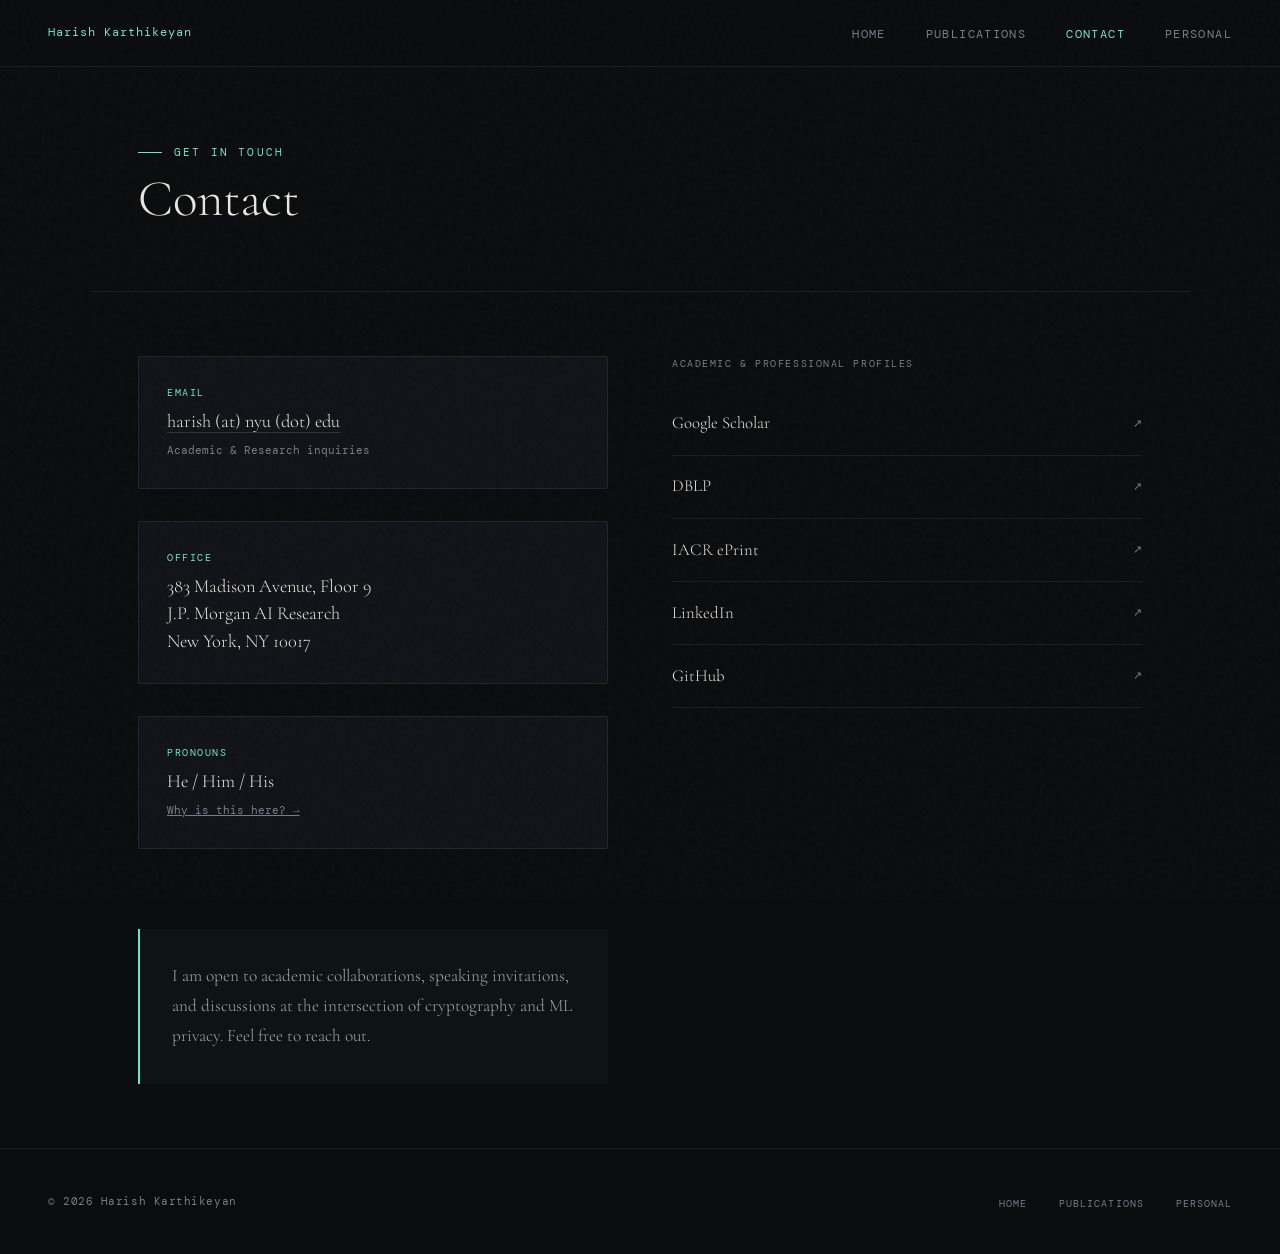
==== contact.html @ 293be35b "Add files via upload" ====
<!DOCTYPE html>
<html lang="en">
<head>
  <meta charset="UTF-8" />
  <meta name="viewport" content="width=device-width, initial-scale=1.0" />
  <title>Contact — Harish Karthikeyan</title>
  <link rel="stylesheet" href="style.css" />
  <style>
    .contact-grid {
      display: grid;
      grid-template-columns: 1fr 1fr;
      gap: 4rem;
      align-items: start;
    }

    .contact-block { display: flex; flex-direction: column; gap: 2rem; }

    .contact-item {
      display: flex;
      flex-direction: column;
      gap: 0.4rem;
      padding: 1.75rem;
      background: var(--surface);
      border: 1px solid var(--border);
      border-radius: 2px;
      transition: border-color 0.2s;
    }

    .contact-item:hover { border-color: rgba(110,231,196,0.25); }

    .contact-item-label {
      font-family: var(--mono);
      font-size: 0.65rem;
      letter-spacing: 0.15em;
      text-transform: uppercase;
      color: var(--accent);
    }

    .contact-item-value {
      font-family: var(--serif);
      font-size: 1.15rem;
      font-weight: 300;
      color: var(--text);
      line-height: 1.5;
    }

    .contact-item-value a {
      color: inherit;
      text-decoration: none;
      border-bottom: 1px solid rgba(232,230,223,0.15);
      transition: color 0.2s, border-color 0.2s;
    }

    .contact-item-value a:hover { color: var(--accent); border-color: var(--accent); }

    .contact-item-sub {
      font-family: var(--mono);
      font-size: 0.68rem;
      color: var(--muted);
    }

    /* Profiles side */
    .profiles-header {
      font-family: var(--mono);
      font-size: 0.65rem;
      letter-spacing: 0.15em;
      text-transform: uppercase;
      color: var(--muted);
      margin-bottom: 1.25rem;
    }

    .profile-list { display: flex; flex-direction: column; gap: 0; }

    .profile-item {
      display: flex;
      align-items: center;
      justify-content: space-between;
      padding: 1.1rem 0;
      border-bottom: 1px solid var(--border);
      text-decoration: none;
      transition: padding-left 0.2s;
    }

    .profile-item:hover { padding-left: 0.5rem; }

    .profile-name {
      font-family: var(--serif);
      font-size: 1.05rem;
      font-weight: 300;
      color: var(--text);
    }

    .profile-arrow {
      font-family: var(--mono);
      font-size: 0.7rem;
      color: var(--muted);
      transition: color 0.2s;
    }

    .profile-item:hover .profile-arrow { color: var(--accent); }

    .collab-note {
      margin-top: 3rem;
      padding: 2rem;
      border-left: 2px solid var(--accent);
      background: rgba(110,231,196,0.04);
    }

    .collab-note p {
      font-family: var(--serif);
      font-size: 1.08rem;
      font-weight: 300;
      color: rgba(232,230,223,0.7);
      line-height: 1.75;
    }

    @media (max-width: 800px) {
      .contact-grid { grid-template-columns: 1fr; gap: 2.5rem; }
    }
  </style>
</head>
<body>

<nav>
  <a href="index.html" class="nav-logo">Harish Karthikeyan</a>
  <ul class="nav-links">
    <li><a href="index.html">Home</a></li>
    <li><a href="publications.html">Publications</a></li>
    <li><a href="contact.html" class="active">Contact</a></li>
    <li><a href="personal.html">Personal</a></li>
  </ul>
</nav>

<div class="page-header fade-up fade-up-1">
  <p class="page-eyebrow">Get In Touch</p>
  <h1>Contact</h1>
</div>

<div class="section fade-up fade-up-2">
  <div class="contact-grid">

    <div class="contact-block">
      <div class="contact-item">
        <span class="contact-item-label">Email</span>
        <span class="contact-item-value">
          <a href="mailto:harish@nyu.edu">harish (at) nyu (dot) edu</a>
        </span>
        <span class="contact-item-sub">Academic &amp; Research inquiries</span>
      </div>

      <div class="contact-item">
        <span class="contact-item-label">Office</span>
        <span class="contact-item-value">
          383 Madison Avenue, Floor 9<br />
          J.P. Morgan AI Research<br />
          New York, NY 10017
        </span>
      </div>

      <div class="contact-item">
        <span class="contact-item-label">Pronouns</span>
        <span class="contact-item-value">He / Him / His</span>
        <span class="contact-item-sub"><a href="https://www.mypronouns.org" target="_blank" style="color:var(--muted);border-bottom:1px solid transparent;">Why is this here? →</a></span>
      </div>

      <div class="collab-note">
        <p>I am open to academic collaborations, speaking invitations, and discussions at the intersection of cryptography and ML privacy. Feel free to reach out.</p>
      </div>
    </div>

    <div>
      <p class="profiles-header">Academic &amp; Professional Profiles</p>
      <div class="profile-list">
        <a href="https://scholar.google.com" target="_blank" class="profile-item">
          <span class="profile-name">Google Scholar</span>
          <span class="profile-arrow">↗</span>
        </a>
        <a href="https://dblp.org" target="_blank" class="profile-item">
          <span class="profile-name">DBLP</span>
          <span class="profile-arrow">↗</span>
        </a>
        <a href="https://eprint.iacr.org" target="_blank" class="profile-item">
          <span class="profile-name">IACR ePrint</span>
          <span class="profile-arrow">↗</span>
        </a>
        <a href="https://linkedin.com/in/kharish" target="_blank" class="profile-item">
          <span class="profile-name">LinkedIn</span>
          <span class="profile-arrow">↗</span>
        </a>
        <a href="https://github.com" target="_blank" class="profile-item">
          <span class="profile-name">GitHub</span>
          <span class="profile-arrow">↗</span>
        </a>
      </div>
    </div>

  </div>
</div>

<footer>
  <p class="footer-text">&copy; 2026 Harish Karthikeyan</p>
  <ul class="footer-links">
    <li><a href="index.html">Home</a></li>
    <li><a href="publications.html">Publications</a></li>
    <li><a href="personal.html">Personal</a></li>
  </ul>
</footer>

</body>
</html>
---- style.css ----
@import url('https://fonts.googleapis.com/css2?family=Cormorant+Garamond:ital,wght@0,300;0,400;0,600;1,300;1,400&family=DM+Mono:wght@300;400&family=Syne:wght@400;600;700;800&display=swap');

:root {
  --bg: #0b0c0e;
  --surface: #111318;
  --surface2: #181c24;
  --border: rgba(255,255,255,0.07);
  --accent: #6ee7c4;
  --accent2: #a78bfa;
  --text: #e8e6df;
  --muted: #7a7d8a;
  --mono: 'DM Mono', monospace;
  --serif: 'Cormorant Garamond', serif;
  --sans: 'Syne', sans-serif;
  --max: 1100px;
}

*, *::before, *::after { box-sizing: border-box; margin: 0; padding: 0; }
html { scroll-behavior: smooth; }

body {
  background: var(--bg);
  color: var(--text);
  font-family: var(--sans);
  font-size: 16px;
  line-height: 1.6;
  overflow-x: hidden;
}

body::before {
  content: '';
  position: fixed; inset: 0;
  background-image: url("data:image/svg+xml,%3Csvg viewBox='0 0 256 256' xmlns='http://www.w3.org/2000/svg'%3E%3Cfilter id='n'%3E%3CfeTurbulence type='fractalNoise' baseFrequency='0.9' numOctaves='4' stitchTiles='stitch'/%3E%3C/filter%3E%3Crect width='100%25' height='100%25' filter='url(%23n)' opacity='1'/%3E%3C/svg%3E");
  opacity: 0.025;
  pointer-events: none;
  z-index: 999;
}

/* ── NAV ── */
nav {
  position: fixed; top: 0; left: 0; right: 0;
  z-index: 100;
  display: flex; align-items: center; justify-content: space-between;
  padding: 1.25rem 3rem;
  background: rgba(11,12,14,0.88);
  backdrop-filter: blur(16px);
  border-bottom: 1px solid var(--border);
}

.nav-logo {
  font-family: var(--mono);
  font-size: 0.78rem;
  color: var(--accent);
  letter-spacing: 0.08em;
  text-decoration: none;
}

.nav-links {
  display: flex; gap: 2.5rem; list-style: none;
}

.nav-links a {
  font-family: var(--mono);
  font-size: 0.72rem;
  letter-spacing: 0.12em;
  text-transform: uppercase;
  color: var(--muted);
  text-decoration: none;
  transition: color 0.2s;
}

.nav-links a:hover,
.nav-links a.active { color: var(--text); }

.nav-links a.active {
  color: var(--accent);
}

/* ── PAGE HEADER ── */
.page-header {
  padding: 9rem 3rem 4rem;
  max-width: var(--max);
  margin: 0 auto;
  border-bottom: 1px solid var(--border);
}

.page-eyebrow {
  font-family: var(--mono);
  font-size: 0.68rem;
  letter-spacing: 0.2em;
  text-transform: uppercase;
  color: var(--accent);
  margin-bottom: 0.75rem;
  display: flex; align-items: center; gap: 0.75rem;
}

.page-eyebrow::before {
  content: '';
  display: inline-block; width: 1.5rem; height: 1px;
  background: var(--accent);
}

.page-header h1 {
  font-family: var(--serif);
  font-weight: 300;
  font-size: clamp(2.5rem, 4vw, 4.5rem);
  line-height: 1.05;
}

/* ── SECTION ── */
.section {
  padding: 4rem 3rem;
  max-width: var(--max);
  margin: 0 auto;
}

.section + .section { border-top: 1px solid var(--border); }

.section-label {
  font-family: var(--mono);
  font-size: 0.68rem;
  letter-spacing: 0.2em;
  text-transform: uppercase;
  color: var(--accent);
  margin-bottom: 0.75rem;
  display: flex; align-items: center; gap: 0.75rem;
}

.section-label::before {
  content: '';
  display: inline-block; width: 1.5rem; height: 1px;
  background: var(--accent);
}

h2 {
  font-family: var(--serif);
  font-weight: 300;
  font-size: clamp(1.8rem, 3vw, 2.8rem);
  line-height: 1.1;
  margin-bottom: 2.5rem;
}

/* ── BUTTONS ── */
.btn {
  display: inline-flex; align-items: center; gap: 0.5rem;
  padding: 0.65rem 1.5rem;
  font-family: var(--mono);
  font-size: 0.68rem;
  letter-spacing: 0.12em;
  text-transform: uppercase;
  text-decoration: none;
  border-radius: 2px;
  transition: all 0.2s;
  cursor: pointer;
}

.btn-primary {
  background: var(--accent);
  color: var(--bg);
  border: 1px solid var(--accent);
}

.btn-primary:hover {
  background: transparent;
  color: var(--accent);
}

.btn-ghost {
  background: transparent;
  color: var(--muted);
  border: 1px solid var(--border);
}

.btn-ghost:hover { border-color: var(--text); color: var(--text); }

/* ── FOOTER ── */
footer {
  border-top: 1px solid var(--border);
  padding: 2.5rem 3rem;
  display: flex; justify-content: space-between; align-items: center;
  max-width: 100%;
}

.footer-text {
  font-family: var(--mono);
  font-size: 0.68rem;
  color: var(--muted);
  letter-spacing: 0.05em;
}

.footer-links {
  display: flex; gap: 2rem; list-style: none;
}

.footer-links a {
  font-family: var(--mono);
  font-size: 0.65rem;
  letter-spacing: 0.1em;
  text-transform: uppercase;
  color: var(--muted);
  text-decoration: none;
  transition: color 0.2s;
}

.footer-links a:hover { color: var(--text); }

/* ── ANIMATIONS ── */
@keyframes fadeUp {
  from { opacity: 0; transform: translateY(18px); }
  to   { opacity: 1; transform: translateY(0); }
}

.fade-up {
  animation: fadeUp 0.65s ease forwards;
  opacity: 0;
}

.fade-up-1 { animation-delay: 0.1s; }
.fade-up-2 { animation-delay: 0.2s; }
.fade-up-3 { animation-delay: 0.3s; }
.fade-up-4 { animation-delay: 0.4s; }

/* ── RESPONSIVE ── */
@media (max-width: 860px) {
  nav { padding: 1rem 1.5rem; }
  .nav-links { gap: 1.25rem; }
  .page-header, .section { padding-left: 1.5rem; padding-right: 1.5rem; }
  footer { flex-direction: column; gap: 1.25rem; text-align: center; }
}

@media (max-width: 600px) {
  .nav-links { gap: 0.85rem; }
  .nav-links a { font-size: 0.62rem; }
}
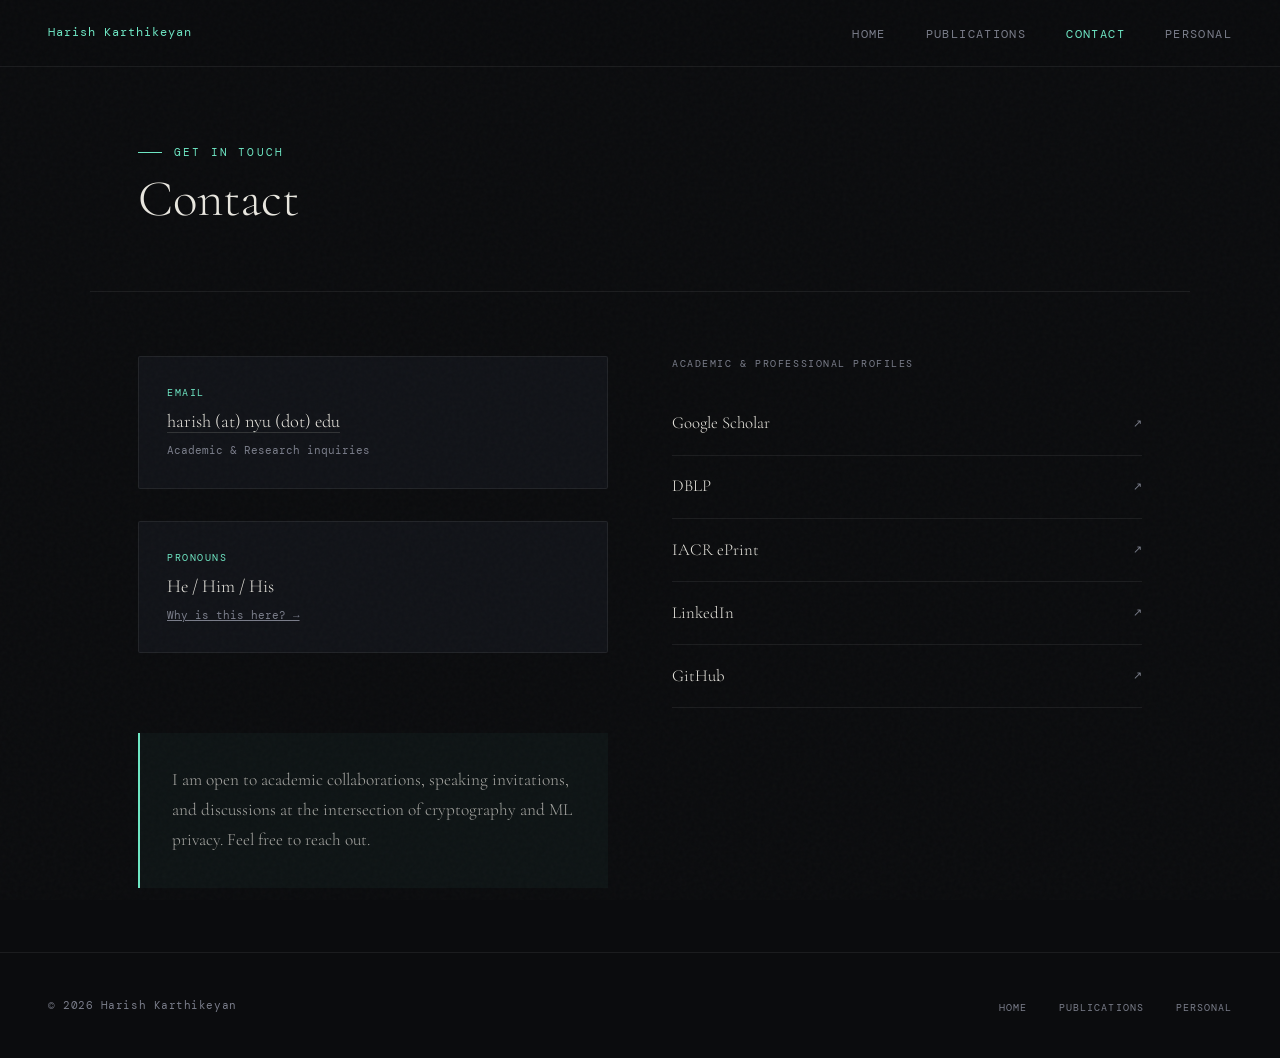
==== commit 4f1b9eb0: "Update contact.html" ====
--- a/contact.html
+++ b/contact.html
@@ -148,14 +148,14 @@
         <span class="contact-item-sub">Academic &amp; Research inquiries</span>
       </div>
 
-      <div class="contact-item">
+      <!-- <div class="contact-item">
         <span class="contact-item-label">Office</span>
         <span class="contact-item-value">
           383 Madison Avenue, Floor 9<br />
           J.P. Morgan AI Research<br />
           New York, NY 10017
         </span>
-      </div>
+      </div> -->
 
       <div class="contact-item">
         <span class="contact-item-label">Pronouns</span>
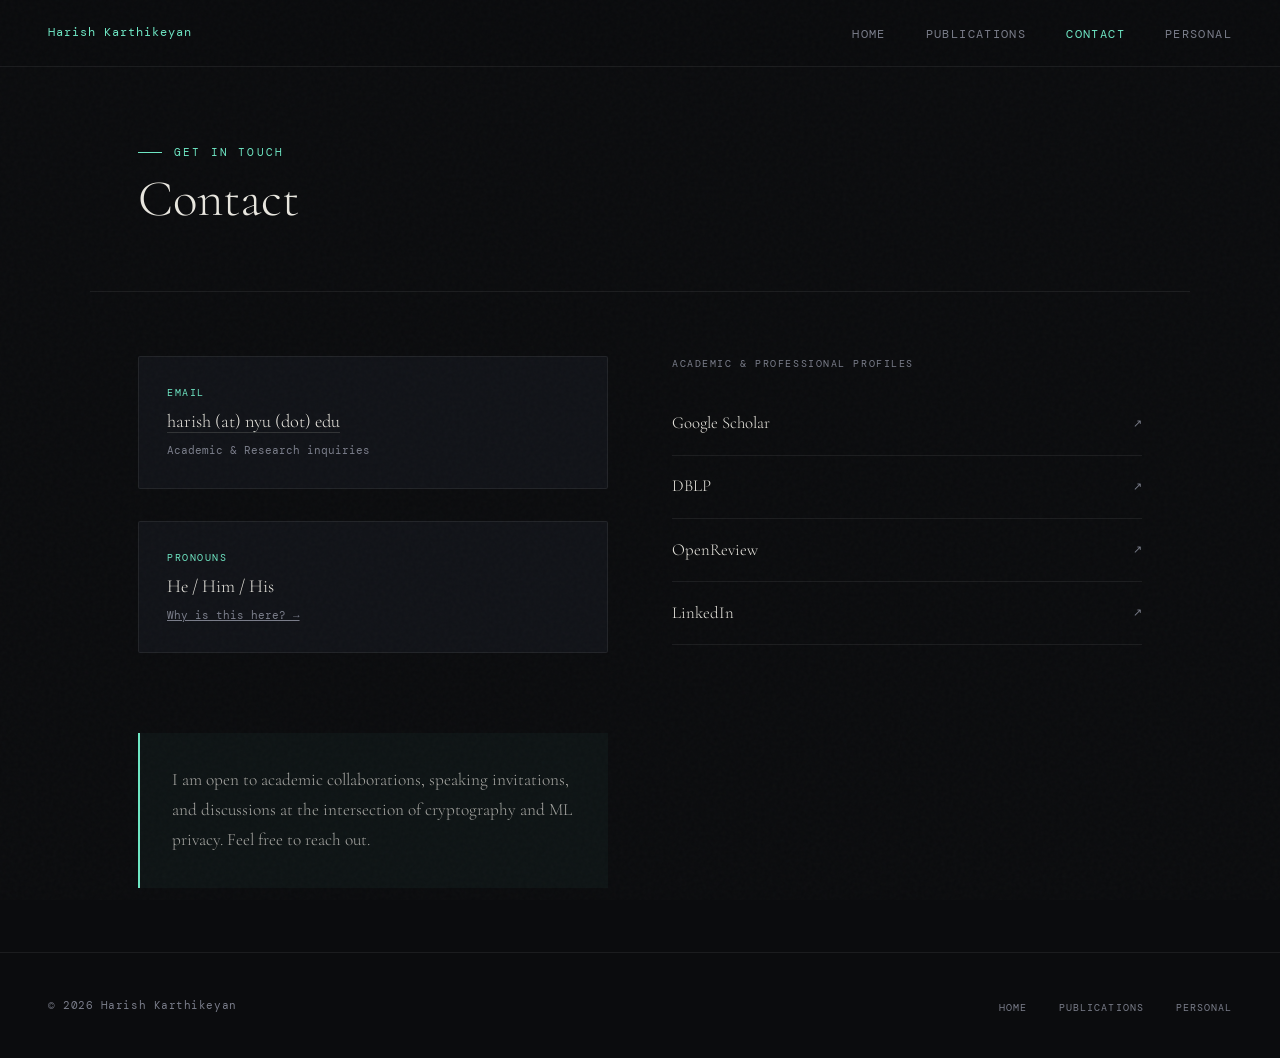
==== commit e946a3ff: "Updates" ====
--- a/contact.html
+++ b/contact.html
@@ -171,7 +171,7 @@
     <div>
       <p class="profiles-header">Academic &amp; Professional Profiles</p>
       <div class="profile-list">
-        <a href="https://scholar.google.com" target="_blank" class="profile-item">
+        <a href="https://scholar.google.com/citations?user=d4J5UHAAAAAJ&hl=en" target="_blank" class="profile-item">
           <span class="profile-name">Google Scholar</span>
           <span class="profile-arrow">↗</span>
         </a>
@@ -179,18 +179,18 @@
           <span class="profile-name">DBLP</span>
           <span class="profile-arrow">↗</span>
         </a>
-        <a href="https://eprint.iacr.org" target="_blank" class="profile-item">
-          <span class="profile-name">IACR ePrint</span>
-          <span class="profile-arrow">↗</span>
-        </a>
-        <a href="https://linkedin.com/in/kharish" target="_blank" class="profile-item">
+        <a href="https://openreview.net/profile?id=%7EHarish_Karthikeyan1" target="_blank" class="profile-item">
+          <span class="profile-name">OpenReview</span>
+          <span class="profile-arrow">↗</span>
+        </a>
+        <a href="https://linkedin.com/in/karthikeyanharish" target="_blank" class="profile-item">
           <span class="profile-name">LinkedIn</span>
           <span class="profile-arrow">↗</span>
         </a>
-        <a href="https://github.com" target="_blank" class="profile-item">
+        <!-- <a href="https://github.com" target="_blank" class="profile-item">
           <span class="profile-name">GitHub</span>
           <span class="profile-arrow">↗</span>
-        </a>
+        </a> -->
       </div>
     </div>
 
